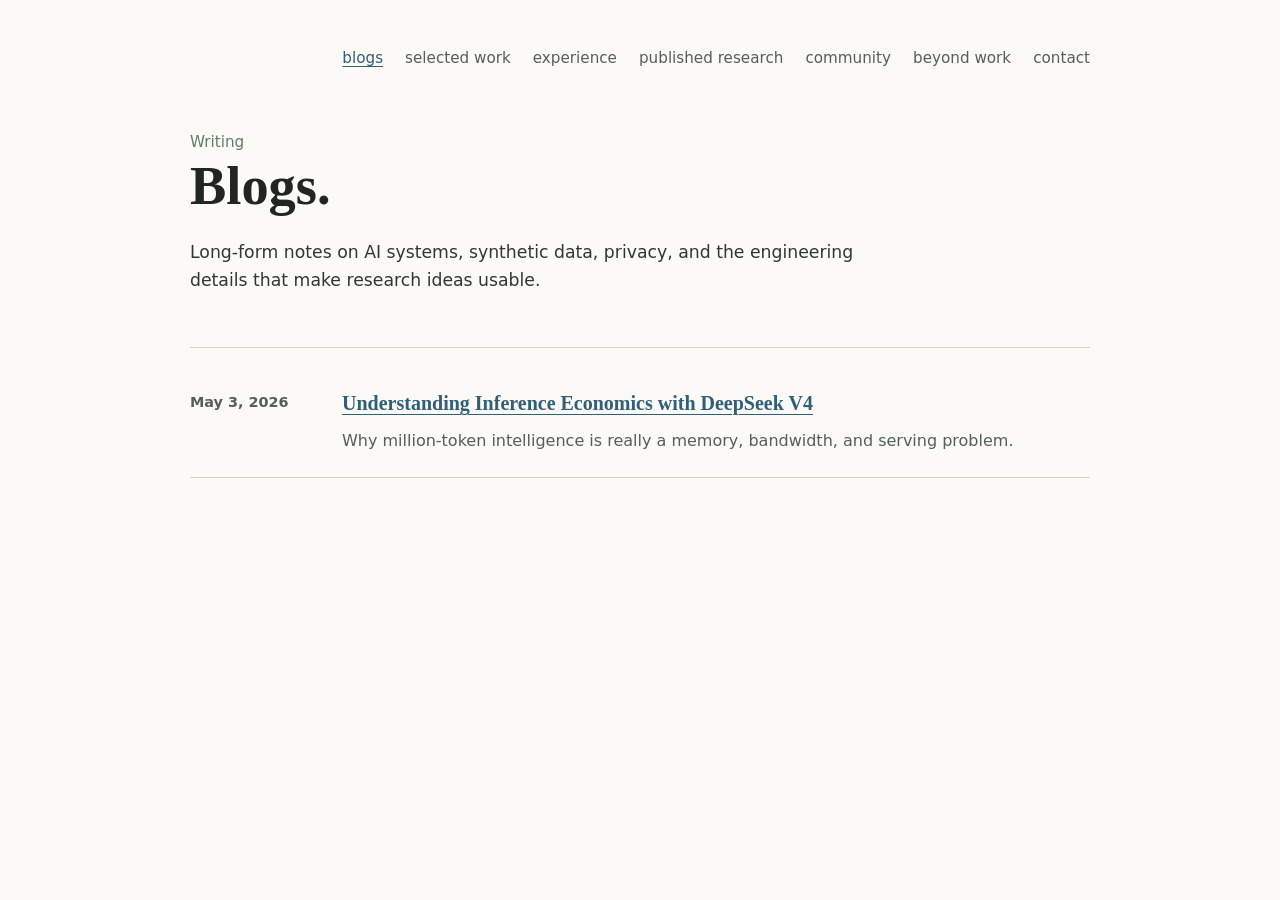
==== blogs.html @ 553685e8 "Add blog section and update site layout" ====
<!doctype html>
<html lang="en">
  <head>
    <meta charset="utf-8">
    <meta name="viewport" content="width=device-width, initial-scale=1">
    <title>Blogs | Anshu Singh</title>
    <meta name="description" content="Long-form writing by Anshu Singh on AI systems, inference economics, synthetic data, privacy, and applied research.">
    <meta name="theme-color" content="#fbfaf6">
    <!-- Privacy-friendly analytics by Plausible -->
    <script async src="https://plausible.io/js/pa--8euGaAhtFjdisI6A7eGm.js"></script>
    <script>
      window.plausible = window.plausible || function () {
        (plausible.q = plausible.q || []).push(arguments);
      };
      plausible.init = plausible.init || function (i) {
        plausible.o = i || {};
      };
      plausible.init();
    </script>
    <link rel="stylesheet" href="styles.css">
  </head>
  <body>
    <main class="page blog-page">
      <header class="masthead blog-masthead">
        <nav class="topnav" aria-label="Primary navigation">
          <a href="blogs.html" aria-current="page">blogs</a>
          <a href="index.html#systems">selected work</a>
          <a href="index.html#experience">experience</a>
          <a href="index.html#research">published research</a>
          <a href="index.html#talks">community</a>
          <a href="index.html#learning">beyond work</a>
          <a href="index.html#contact">contact</a>
        </nav>
        <p class="hello">Writing</p>
        <h1>Blogs.</h1>
        <p class="lead blog-lead">Long-form notes on AI systems, synthetic data, privacy, and the engineering details that make research ideas usable.</p>
      </header>

      <section class="blog-index" aria-label="Blog posts">
        <ol class="blog-list">
          <li>
            <span class="blog-date">May 3, 2026</span>
            <a class="blog-title" href="blogs/understanding-inference-economics.html">Understanding Inference Economics with DeepSeek V4</a>
            <p>Why million-token intelligence is really a memory, bandwidth, and serving problem.</p>
          </li>
        </ol>
      </section>
    </main>
  </body>
</html>
---- styles.css ----
:root {
  --paper: #fbfaf6;
  --ink: #222622;
  --soft-ink: #555f59;
  --line: #d8d1bf;
  --blue: #315f79;
  --green: #5f7d64;
  --coral: #c97862;
}

* {
  box-sizing: border-box;
}

html {
  scroll-behavior: smooth;
}

body {
  margin: 0;
  color: var(--ink);
  background: var(--paper);
  font-family: ui-sans-serif, system-ui, -apple-system, BlinkMacSystemFont, "Segoe UI", sans-serif;
  font-size: 16px;
  line-height: 1.68;
}

a {
  color: var(--blue);
  text-decoration-thickness: 1px;
  text-underline-offset: 0.18em;
}

a:hover {
  color: var(--coral);
}

.icon-defs {
  position: absolute;
  width: 0;
  height: 0;
  overflow: hidden;
}

h1,
h2,
p {
  margin-top: 0;
}

h1,
h2 {
  font-family: ui-serif, Georgia, Cambria, "Times New Roman", serif;
  font-weight: 600;
  line-height: 1.15;
  letter-spacing: 0;
}

h1 {
  margin-bottom: 20px;
  font-size: 3.4rem;
}

h2 {
  margin: 0 0 16px;
  font-size: 1.55rem;
}

p {
  margin-bottom: 18px;
}

.page {
  width: min(900px, calc(100% - 36px));
  margin: 0 auto;
  padding: 36px 0 64px;
}

.masthead {
  padding: 10px 0 34px;
  border-bottom: 1px solid var(--line);
}

.topnav {
  display: flex;
  flex-wrap: wrap;
  gap: 10px 22px;
  justify-content: flex-end;
  margin-bottom: 72px;
  color: var(--soft-ink);
  font-size: 0.95rem;
}

.topnav a {
  color: inherit;
  text-decoration: none;
}

.topnav a:hover {
  color: var(--blue);
  text-decoration: underline;
  text-underline-offset: 0.18em;
}

.intro {
  display: grid;
  grid-template-columns: 280px minmax(0, 1fr);
  gap: 42px;
  align-items: start;
}

.portrait {
  width: 280px;
  aspect-ratio: 1;
  border: 1px solid var(--line);
  border-radius: 50%;
  object-fit: cover;
  object-position: 50% 34%;
}

.hello {
  margin-bottom: 0;
  color: var(--green);
  font-size: 0.95rem;
}

.lead {
  color: #313833;
  font-size: 1.08rem;
  line-height: 1.65;
}

section {
  padding: 42px 0;
  border-bottom: 1px solid var(--line);
}

footer {
  padding-top: 36px;
}

footer p {
  margin-bottom: 0;
}

.availability-note {
  margin-bottom: 18px;
  padding: 14px 16px;
  color: #30372f;
  background: #f6f1e6;
  border: 1px solid var(--line);
  border-left: 3px solid var(--coral);
  border-radius: 6px;
}

.paper-list {
  margin: 18px 0 0;
  padding-left: 1.15rem;
  list-style: disc;
}

.paper-list li {
  margin: 0 0 18px;
}

.paper-list li:last-child {
  margin-bottom: 0;
}

.paper-list span {
  display: inline;
  width: auto;
  color: var(--soft-ink);
  font-size: 0.9rem;
  font-weight: 600;
  white-space: nowrap;
  vertical-align: top;
}

.list-label {
  margin: 30px 0 -4px;
  color: var(--soft-ink);
  font-weight: 700;
}

.speaking-list li {
  display: grid;
  grid-template-columns: 7.5rem minmax(0, 1fr);
  gap: 0.75rem;
}

.speaking-list .item-year {
  color: var(--soft-ink);
  font-size: 0.9rem;
  font-weight: 600;
  white-space: nowrap;
}

.speaking-list .item-detail {
  color: inherit;
  font-size: inherit;
  font-weight: 400;
  white-space: normal;
}

.talks-details {
  margin-top: 26px;
}

.talks-details summary {
  color: var(--soft-ink);
  cursor: pointer;
  font-weight: 700;
}

.talks-details summary:hover {
  color: var(--blue);
}

.talks-details .paper-list {
  margin-top: 18px;
}

.community-sublist {
  margin: 8px 0 0;
  padding-left: 1.1rem;
}

.community-sublist li {
  margin-bottom: 6px;
}

.community-sublist li:last-child {
  margin-bottom: 0;
}

.repo-link,
.video-link,
.huggingface-link,
.slides-link,
.poster-link {
  display: inline-flex;
  align-items: baseline;
  gap: 0.24em;
}

.repo-link svg,
.video-link svg,
.huggingface-link svg {
  width: 0.92em;
  height: 0.92em;
  flex: 0 0 auto;
  fill: currentColor;
  transform: translateY(0.1em);
}

.video-link svg {
  width: 1.04em;
}

.huggingface-link svg {
  width: 1.08em;
  height: 1.08em;
}

.slides-link .link-emoji,
.poster-link .link-emoji {
  color: currentColor;
  display: inline-block;
  font-size: 0.95em;
  font-weight: 400;
  transform: translateY(0.02em);
  vertical-align: baseline;
  white-space: normal;
}

h3 {
  margin: 0 0 10px;
  font-family: ui-serif, Georgia, Cambria, "Times New Roman", serif;
  font-size: 1.18rem;
  font-weight: 600;
  line-height: 1.3;
}

.system {
  display: grid;
  grid-template-columns: minmax(180px, 280px) minmax(0, 1fr);
  gap: 24px;
  align-items: start;
  margin-top: 30px;
}

.system:first-of-type {
  margin-top: 22px;
}

.system-copy h3 {
  margin-top: 0;
}

.system-copy p:last-child,
.system-media .tags {
  margin-bottom: 0;
}

.system-figure {
  margin: 0;
}

#systems .system-figure,
#systems .figure-compact,
#systems .figure-medium {
  max-width: 280px;
}

.system-figure img,
.figure-row img {
  display: block;
  width: 100%;
  height: auto;
  border: 1px solid var(--line);
  border-radius: 6px;
  background: #fff;
}

.system-figure a:hover img,
.figure-row a:hover img {
  border-color: var(--blue);
}

.figure-pair {
  display: grid;
  grid-template-columns: repeat(auto-fit, minmax(180px, 280px));
  gap: 18px;
  justify-content: start;
  margin-top: 6px;
}

.figure-pair .system-figure {
  margin: 0;
}

figcaption {
  margin-top: 7px;
  color: var(--soft-ink);
  font-size: 0.84rem;
  line-height: 1.45;
}

.tags {
  margin: -8px 0 14px;
  color: var(--soft-ink);
  font-size: 0.84rem;
  letter-spacing: 0.01em;
}

#systems .tags {
  margin: 10px 0 0;
  line-height: 1.55;
}

.research-item-tags {
  margin: 6px 0 0;
}

.figure-compact {
  max-width: 440px;
}

.figure-medium {
  max-width: 580px;
}

.figure-row {
  display: grid;
  grid-template-columns: repeat(3, minmax(0, 1fr));
  gap: 18px;
  margin: 26px 0 0;
}

.figure-row figure {
  margin: 0;
}

.figure-row img {
  height: 156px;
  padding: 8px;
  object-fit: contain;
}

.home-blog-list {
  display: grid;
  grid-template-columns: repeat(3, minmax(0, 1fr));
  gap: 18px;
  margin-top: 18px;
}

.home-blog-card {
  min-width: 0;
}

.home-blog-image {
  display: block;
  margin-bottom: 10px;
}

.home-blog-image img {
  display: block;
  width: 100%;
  aspect-ratio: 16 / 9;
  object-fit: cover;
  border: 1px solid var(--line);
  border-radius: 6px;
  background: #fff;
}

.home-blog-image:hover img {
  border-color: var(--blue);
}

.home-blog-card h3 {
  margin-bottom: 0;
  font-family: ui-sans-serif, system-ui, -apple-system, BlinkMacSystemFont, "Segoe UI", sans-serif;
  font-size: 1.02rem;
  font-weight: 700;
  line-height: 1.45;
}

.blog-more {
  margin: 18px 0 0;
  color: var(--soft-ink);
  font-size: 0.95rem;
}

.media-cards {
  display: grid;
  grid-template-columns: repeat(auto-fit, minmax(180px, 280px));
  gap: 18px;
  justify-content: start;
  margin-top: 22px;
}

.media-card img {
  display: block;
  width: 100%;
  aspect-ratio: 16 / 10;
  object-fit: cover;
  object-position: top;
  border: 1px solid var(--line);
  border-radius: 6px;
  background: #fff;
}

.media-card a:hover img {
  border-color: var(--blue);
}

.media-card-title {
  display: block;
  margin-top: 9px;
  font-weight: 600;
  font-size: 0.95rem;
}

.media-card-tag {
  margin-left: 4px;
  color: var(--soft-ink);
  font-size: 0.78rem;
  font-weight: 600;
  text-transform: uppercase;
  letter-spacing: 0.04em;
}

.media-card-desc {
  display: block;
  margin-top: 4px;
  color: var(--soft-ink);
  font-size: 0.88rem;
  line-height: 1.5;
}

.topnav a[aria-current="page"] {
  color: var(--blue);
  text-decoration: underline;
  text-underline-offset: 0.18em;
}

.blog-masthead .topnav {
  margin-bottom: 58px;
}

.blog-lead {
  max-width: 720px;
}

.blog-index {
  border-bottom: 0;
}

.blog-list {
  margin: 0;
  padding: 0;
  list-style: none;
}

.blog-list li {
  display: grid;
  grid-template-columns: 8.5rem minmax(0, 1fr);
  gap: 1rem;
  padding: 22px 0;
  border-bottom: 1px solid var(--line);
}

.blog-list li:first-child {
  padding-top: 0;
}

.blog-list p {
  grid-column: 2;
  margin: -4px 0 0;
  color: var(--soft-ink);
}

.blog-date {
  color: var(--soft-ink);
  font-size: 0.9rem;
  font-weight: 600;
  white-space: nowrap;
}

.blog-title {
  font-family: ui-serif, Georgia, Cambria, "Times New Roman", serif;
  font-size: 1.25rem;
  font-weight: 600;
  line-height: 1.3;
}

.blog-back {
  margin-bottom: 20px;
  font-size: 0.95rem;
}

.blog-post-header {
  max-width: 760px;
}

.blog-source {
  color: var(--soft-ink);
  font-size: 0.95rem;
}

.blog-post {
  max-width: 760px;
  margin: 0 auto;
  padding: 42px 0 0;
}

.blog-post p,
.blog-post li {
  font-size: 1.02rem;
  line-height: 1.72;
}

.blog-post h2 {
  margin: 44px 0 14px;
  font-size: 1.55rem;
}

.blog-post h3 {
  margin: 32px 0 12px;
  color: #30372f;
  font-size: 1.15rem;
}

.blog-post ul,
.blog-post ol {
  margin: 0 0 20px;
  padding-left: 1.3rem;
}

.blog-post li {
  margin-bottom: 8px;
}

.blog-post li p {
  margin-bottom: 0;
}

.blog-post figure {
  margin: 30px 0;
}

.blog-post figure img {
  display: block;
  width: 100%;
  height: auto;
  border: 1px solid var(--line);
  border-radius: 6px;
  background: #fff;
}

.blog-post figure a:hover img {
  border-color: var(--blue);
}

.blog-post figcaption {
  max-width: 92%;
  margin-top: 9px;
}

.blog-callout {
  margin: 26px 0;
  padding: 16px 18px;
  background: #f6f1e6;
  border: 1px solid var(--line);
  border-left: 3px solid var(--blue);
  border-radius: 6px;
}

.blog-callout p:last-child {
  margin-bottom: 0;
}

.blog-post hr {
  margin: 42px 0 28px;
  border: 0;
  border-top: 1px solid var(--line);
}

@media (max-width: 680px) {
  .page {
    width: min(100% - 28px, 900px);
    padding-top: 24px;
  }

  .topnav {
    justify-content: flex-start;
    margin-bottom: 44px;
  }

  .intro {
    grid-template-columns: 1fr;
    gap: 22px;
  }

  .system {
    grid-template-columns: 1fr;
    gap: 14px;
  }

  #systems .system-figure,
  #systems .figure-compact,
  #systems .figure-medium {
    max-width: none;
  }

  .portrait {
    width: 200px;
  }

  h1 {
    font-size: 2.9rem;
  }

  section {
    padding: 34px 0;
  }

  .speaking-list li {
    grid-template-columns: 1fr;
    gap: 0;
  }

  .paper-list span {
    white-space: normal;
  }

  .figure-row,
  .figure-pair,
  .home-blog-list,
  .media-cards {
    grid-template-columns: 1fr;
  }

  .figure-row img {
    height: auto;
    padding: 0;
  }

  .blog-list li {
    grid-template-columns: 1fr;
    gap: 4px;
  }

  .blog-list p {
    grid-column: 1;
  }

  .blog-post {
    padding-top: 34px;
  }
}
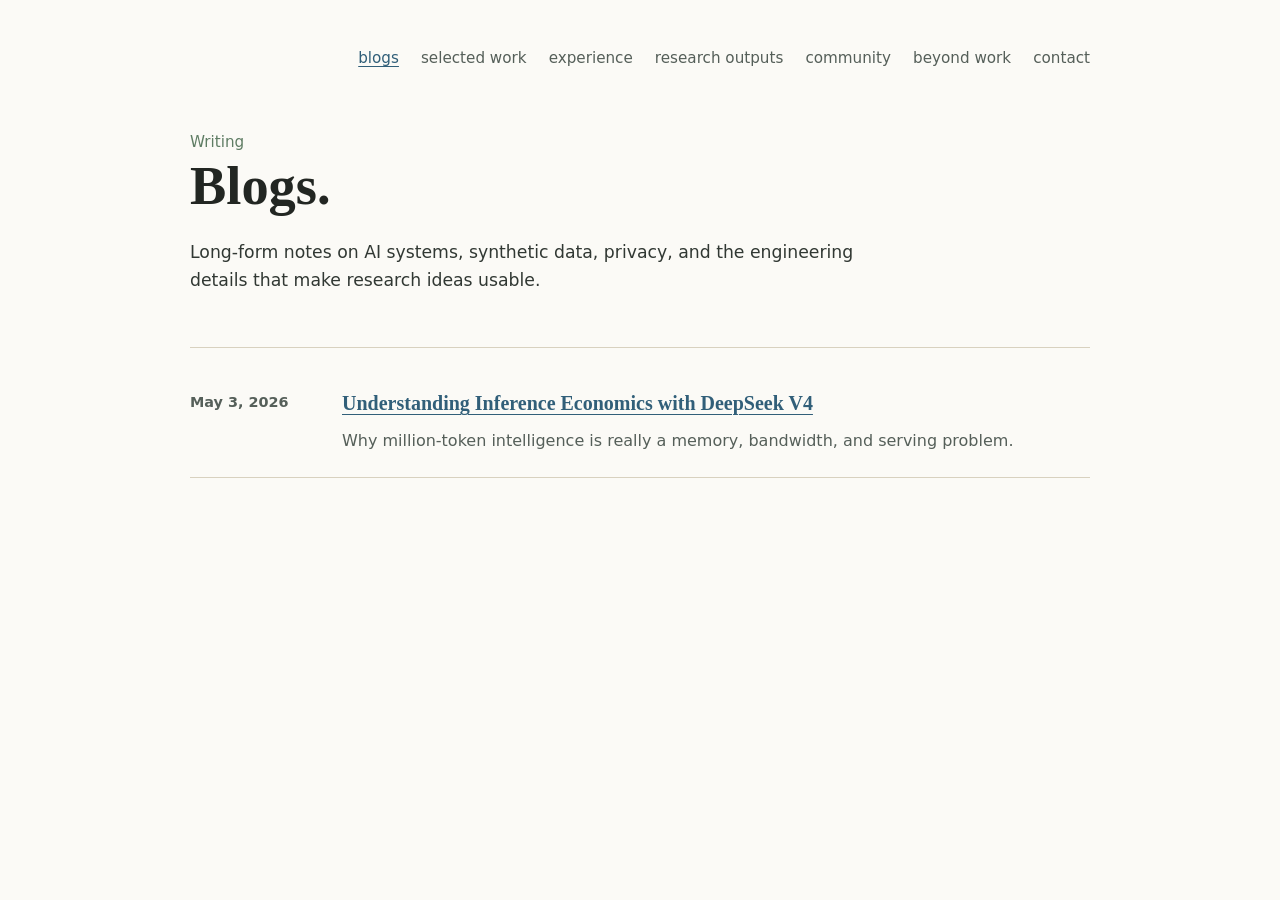
==== commit 1de94bdf: "Update bio and research outputs" ====
--- a/blogs.html
+++ b/blogs.html
@@ -26,7 +26,7 @@
           <a href="blogs.html" aria-current="page">blogs</a>
           <a href="index.html#systems">selected work</a>
           <a href="index.html#experience">experience</a>
-          <a href="index.html#research">published research</a>
+          <a href="index.html#research">research outputs</a>
           <a href="index.html#talks">community</a>
           <a href="index.html#learning">beyond work</a>
           <a href="index.html#contact">contact</a>
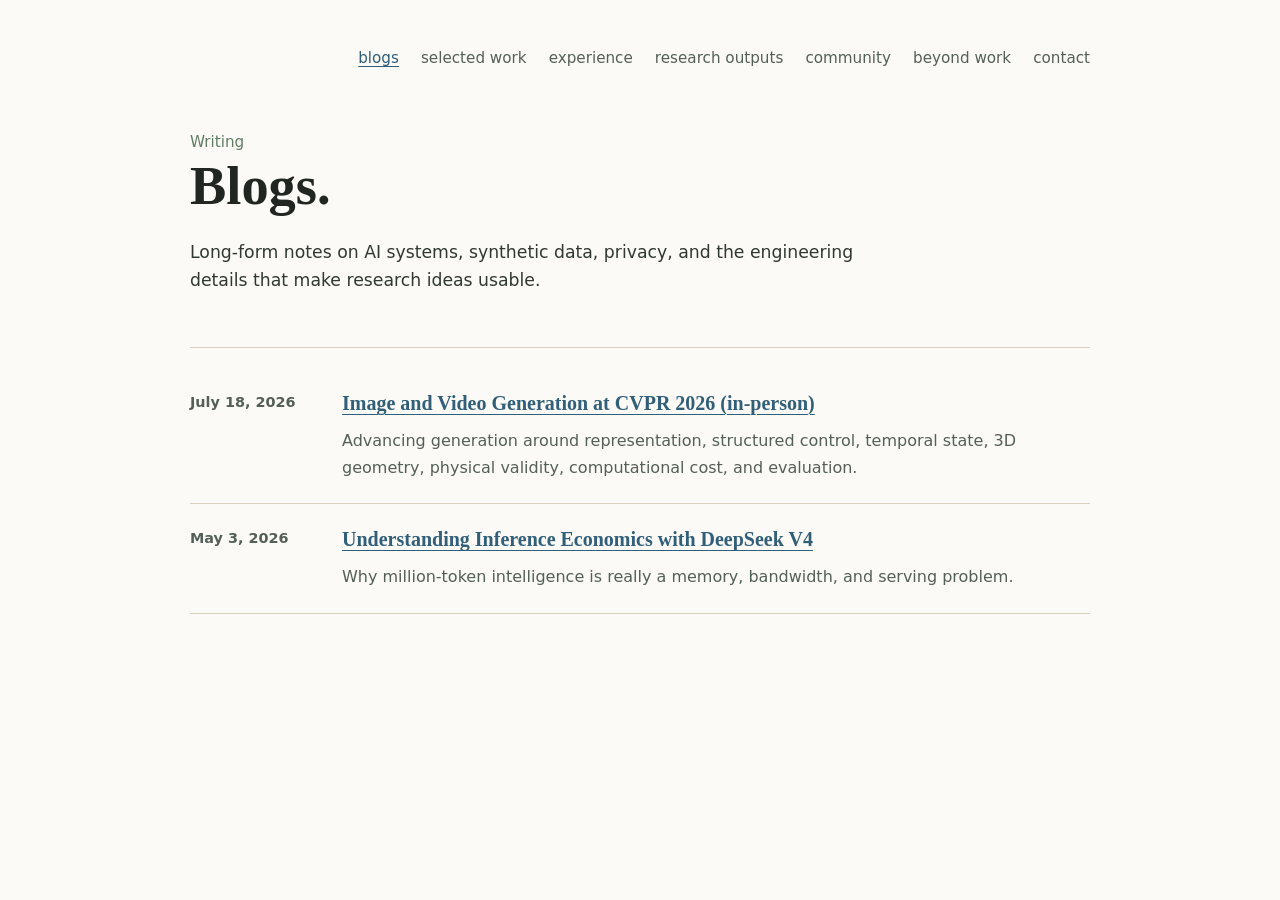
==== commit 0bf4bce4: "Publish CVPR blog and refresh homepage" ====
--- a/blogs.html
+++ b/blogs.html
@@ -39,6 +39,11 @@
       <section class="blog-index" aria-label="Blog posts">
         <ol class="blog-list">
           <li>
+            <span class="blog-date">July 18, 2026</span>
+            <a class="blog-title" href="blogs/image-and-video-generation-at-cvpr.html">Image and Video Generation at CVPR 2026 (in-person)</a>
+            <p>Advancing generation around representation, structured control, temporal state, 3D geometry, physical validity, computational cost, and evaluation.</p>
+          </li>
+          <li>
             <span class="blog-date">May 3, 2026</span>
             <a class="blog-title" href="blogs/understanding-inference-economics.html">Understanding Inference Economics with DeepSeek V4</a>
             <p>Why million-token intelligence is really a memory, bandwidth, and serving problem.</p>
--- a/styles.css
+++ b/styles.css
@@ -418,12 +418,30 @@
   border-color: var(--blue);
 }
 
+.home-blog-placeholder {
+  display: grid;
+  width: 100%;
+  aspect-ratio: 16 / 9;
+  place-items: center;
+  border: 1px dashed var(--line);
+  border-radius: 6px;
+  background: #f4f3ef;
+  color: var(--soft-ink);
+  font-size: 0.82rem;
+}
+
 .home-blog-card h3 {
   margin-bottom: 0;
   font-family: ui-sans-serif, system-ui, -apple-system, BlinkMacSystemFont, "Segoe UI", sans-serif;
   font-size: 1.02rem;
   font-weight: 700;
   line-height: 1.45;
+}
+
+.home-blog-card-placeholder p {
+  margin: 5px 0 0;
+  color: var(--soft-ink);
+  font-size: 0.82rem;
 }
 
 .blog-more {
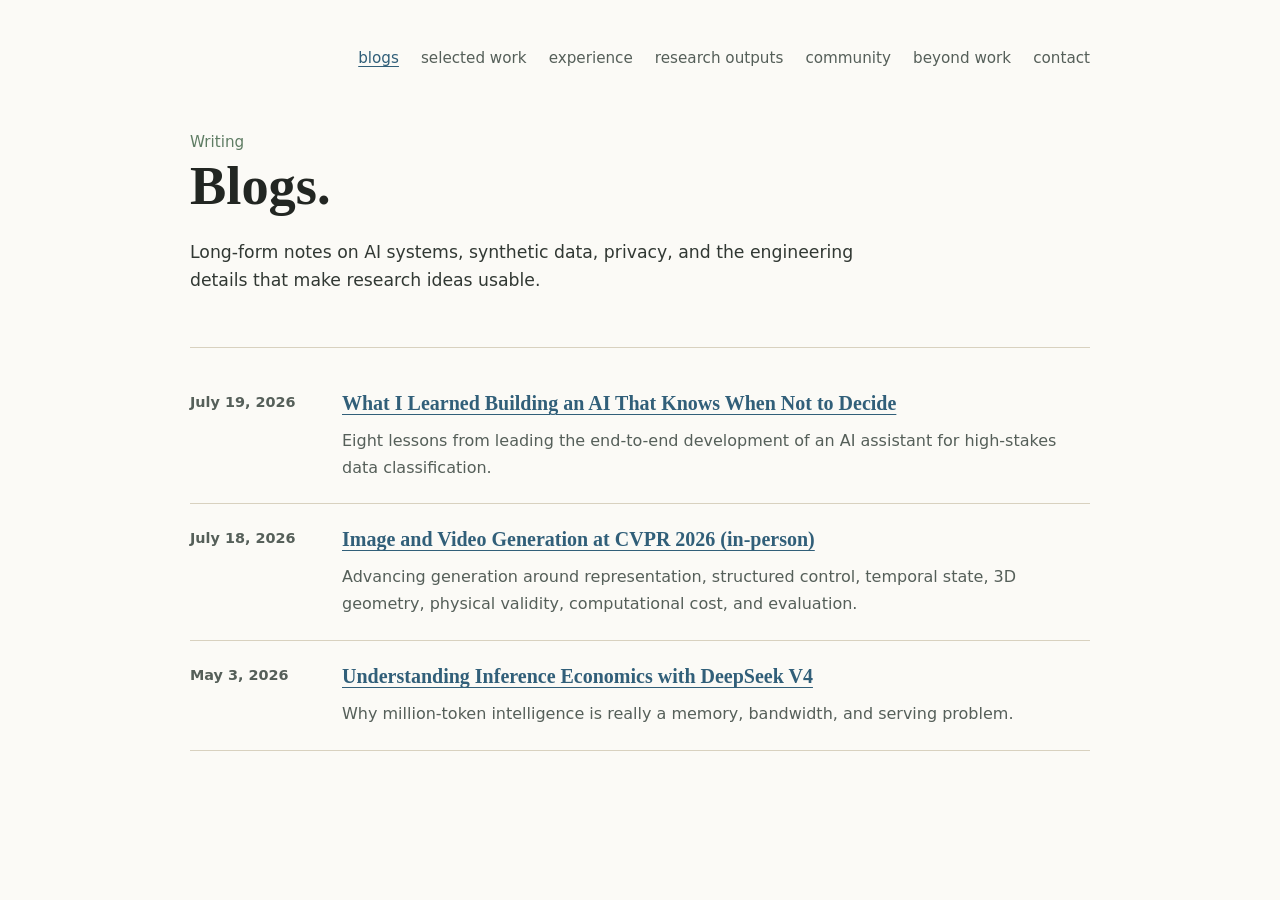
==== commit d4024ac8: "Publish data classification AI article" ====
--- a/blogs.html
+++ b/blogs.html
@@ -39,6 +39,11 @@
       <section class="blog-index" aria-label="Blog posts">
         <ol class="blog-list">
           <li>
+            <span class="blog-date">July 19, 2026</span>
+            <a class="blog-title" href="blogs/what-i-learned-building-an-ai-that.html">What I Learned Building an AI That Knows When Not to Decide</a>
+            <p>Eight lessons from leading the end-to-end development of an AI assistant for high-stakes data classification.</p>
+          </li>
+          <li>
             <span class="blog-date">July 18, 2026</span>
             <a class="blog-title" href="blogs/image-and-video-generation-at-cvpr.html">Image and Video Generation at CVPR 2026 (in-person)</a>
             <p>Advancing generation around representation, structured control, temporal state, 3D geometry, physical validity, computational cost, and evaluation.</p>
--- a/styles.css
+++ b/styles.css
@@ -584,7 +584,8 @@
   font-size: 1.55rem;
 }
 
-.blog-post h3 {
+.blog-post h3,
+.blog-post h4 {
   margin: 32px 0 12px;
   color: #30372f;
   font-size: 1.15rem;
